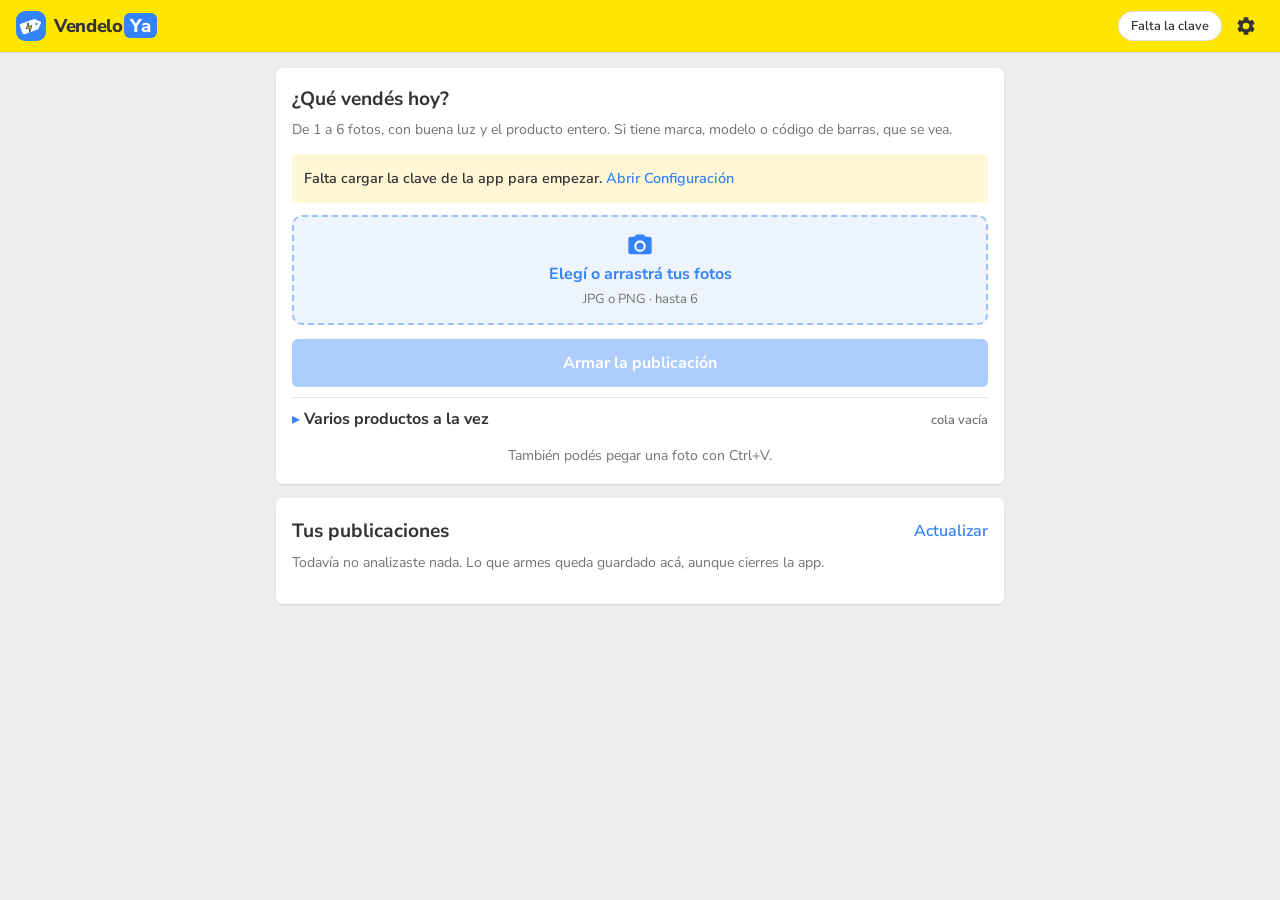
==== index.html @ b0087ec0 "Seguimiento de todos los talles: suma visitas, ventas, stock y preguntas de cada ítem, detalle por t" ====
<!doctype html>
<html lang="es">
<head>
  <meta charset="utf-8">
  <meta name="viewport" content="width=device-width, initial-scale=1, viewport-fit=cover">
  <meta name="theme-color" content="#ffe600">
  <meta name="robots" content="noindex">
  <title>VendeloYa</title>
  <link rel="manifest" href="manifest.webmanifest">
  <link rel="icon" href="icon.svg" type="image/svg+xml">
  <link rel="preconnect" href="https://fonts.googleapis.com">
  <link rel="preconnect" href="https://fonts.gstatic.com" crossorigin>
  <link rel="stylesheet" href="https://fonts.googleapis.com/css2?family=Nunito+Sans:opsz,wght@6..12,400;6..12,600;6..12,700;6..12,800&display=swap">
  <link rel="stylesheet" href="styles.css?v=27">
</head>
<body>
  <header class="barra">
    <a class="marca" href="./" aria-label="VendeloYa, inicio">
      <img src="icon.svg" alt="" width="34" height="34">
      <span class="nombre-marca">Vendelo<b>Ya</b></span>
    </a>
    <div class="barra-acciones">
      <button id="cuenta" class="chip" type="button">Cuenta…</button>
      <button id="abrir-config" class="icono" type="button" aria-label="Configuración" title="Configuración">
        <svg viewBox="0 0 24 24" width="22" height="22" aria-hidden="true"><path fill="currentColor" d="M19.14 12.94c.04-.3.06-.61.06-.94 0-.32-.02-.64-.07-.94l2.03-1.58a.49.49 0 0 0 .12-.61l-1.92-3.32a.49.49 0 0 0-.59-.22l-2.39.96c-.5-.38-1.03-.7-1.62-.94l-.36-2.54a.48.48 0 0 0-.48-.41h-3.84c-.24 0-.43.17-.47.41l-.36 2.54c-.59.24-1.13.57-1.62.94l-2.39-.96a.49.49 0 0 0-.59.22L2.74 8.87c-.12.21-.08.47.12.61l2.03 1.58c-.05.3-.09.63-.09.94s.02.64.07.94l-2.03 1.58a.49.49 0 0 0-.12.61l1.92 3.32c.12.22.37.29.59.22l2.39-.96c.5.38 1.03.7 1.62.94l.36 2.54c.05.24.24.41.48.41h3.84c.24 0 .44-.17.47-.41l.36-2.54c.59-.24 1.13-.56 1.62-.94l2.39.96c.22.08.47 0 .59-.22l1.92-3.32c.12-.22.07-.47-.12-.61l-2.01-1.58zM12 15.6a3.6 3.6 0 1 1 0-7.2 3.6 3.6 0 0 1 0 7.2z"/></svg>
      </button>
    </div>
  </header>

  <div id="aviso-red" class="aviso-red" role="status" hidden>Sin conexión. Lo que escribas se guarda cuando vuelva la señal.</div>

  <main>
    <!-- Inicio: fotos nuevas -->
    <section id="paso-fotos" class="tarjeta">
      <h2>¿Qué vendés hoy?</h2>
      <p class="ayuda">De 1 a 6 fotos, con buena luz y el producto entero. Si tiene marca, modelo o código de barras, que se vea.</p>
      <div id="aviso-cuenta" class="avisos" role="status" hidden>
        <p><span id="aviso-cuenta-texto"></span> <button id="aviso-cuenta-abrir" class="enlace" type="button">Abrir Configuración</button></p>
      </div>
      <div id="miniaturas" class="miniaturas"></div>
      <label id="zona-fotos" class="zona-fotos">
        <svg viewBox="0 0 24 24" width="40" height="40" aria-hidden="true"><path fill="currentColor" d="M9 3 7.2 5H4a2 2 0 0 0-2 2v11a2 2 0 0 0 2 2h16a2 2 0 0 0 2-2V7a2 2 0 0 0-2-2h-3.2L15 3H9zm3 5a5 5 0 1 1 0 10 5 5 0 0 1 0-10zm0 2a3 3 0 1 0 0 6 3 3 0 0 0 0-6z"/></svg>
        <strong>Elegí o arrastrá tus fotos</strong>
        <span>JPG o PNG · hasta 6</span>
        <input id="galeria" type="file" accept="image/*" multiple hidden>
      </label>
      <label class="boton secundario solo-celu">Sacar foto con la cámara
        <input id="camara" type="file" accept="image/*" capture="environment" hidden>
      </label>
      <div id="aviso-inicio" class="avisos" role="status" hidden></div>
      <button id="analizar" class="boton principal" type="button" disabled>Armar la publicación</button>

      <details id="lote" class="grupo lote">
        <summary><span>Varios productos a la vez</span><small id="lote-resumen">cola vacía</small></summary>
        <p class="ayuda">Cargá las fotos de un producto y tocá «Sumar a la cola»; seguí con el siguiente. Después se arman uno atrás del otro (mientras, ya podés revisar los que van quedando listos). La cola vive solo en esta pestaña: si la cerrás o recargás, lo que todavía no se armó se pierde.</p>
        <button id="cola-sumar" class="boton secundario ancho" type="button" disabled>＋ Sumar estas fotos a la cola</button>
        <p id="cola-aviso" class="error-campo" role="status" hidden></p>
        <ul id="cola-lista" class="cola"></ul>
        <div class="cola-acciones">
          <button id="cola-armar" class="boton principal" type="button" disabled>Armar todos</button>
          <button id="cola-vaciar" class="enlace" type="button" hidden>Vaciar la cola</button>
        </div>
      </details>
      <p class="ayuda centrado atajo">También podés pegar una foto con Ctrl+V.</p>
    </section>

    <!-- Inicio: historial -->
    <section id="historial" class="tarjeta">
      <div class="titulo-seccion">
        <h2>Tus publicaciones</h2>
        <span class="titulo-derecha"><small id="historial-actualizado" class="ayuda"></small><button id="refrescar-historial" class="enlace" type="button">Actualizar</button></span>
      </div>
      <div id="historial-totales" class="totales" hidden aria-label="Totales de tus publicaciones">
        <div><strong id="total-activas">0</strong><span>activas</span></div>
        <div><strong id="total-vendidas">0</strong><span>vendidas</span></div>
        <div><strong id="total-plata">$ 0</strong><span>vendido</span></div>
        <div><strong id="total-visitas">0</strong><span>visitas</span></div>
        <div id="total-preguntas-caja"><strong id="total-preguntas">0</strong><span>sin responder</span></div>
      </div>
      <div id="historial-filtros" class="filtros" hidden>
        <div class="filtro-chips" role="group" aria-label="Filtrar por estado">
          <button type="button" class="filtro activo" data-filtro="">Todas <small></small></button>
          <button type="button" class="filtro" data-filtro="borrador">Borradores <small></small></button>
          <button type="button" class="filtro" data-filtro="publicada">Publicadas <small></small></button>
          <button type="button" class="filtro" data-filtro="vendida">Vendidas <small></small></button>
        </div>
        <input id="historial-buscar" type="search" placeholder="Buscar por título" aria-label="Buscar por título" autocomplete="off">
      </div>
      <p id="historial-vacio" class="ayuda">Todavía no analizaste nada. Lo que armes queda guardado acá, aunque cierres la app.</p>
      <ul id="historial-lista" class="historial"></ul>
    </section>

    <!-- Revisión: en la compu, tres columnas a pantalla completa (IA · lo principal · datos y Publicar) -->
    <section id="paso-revision" class="revision" hidden>
      <aside class="col col-ia tarjeta">
        <div class="titulo-seccion">
          <button id="volver" class="enlace" type="button">‹ Volver</button>
          <span id="guardado" class="guardado" aria-live="polite"></span>
          <button id="cola-siguiente" class="enlace" type="button" hidden>Siguiente de la cola ›</button>
        </div>
        <div class="col-scroll">
          <figure class="foto-principal"><img id="foto-grande" alt="Foto principal">
            <button id="usar-portada" class="usar-portada" type="button" hidden>★ Usar de portada</button>
            <button id="editar-foto" class="editar-foto" type="button">✎ Editar foto</button>
          </figure>
          <div id="fotos-revision" class="tira"></div>
          <p class="ia-etiqueta">Lo que vio la IA</p>
          <h3 id="ia-producto" class="ia-producto"></h3>
          <div class="confianza">
            <div class="confianza-texto"><span>Confianza</span><strong id="confianza-valor"></strong></div>
            <div class="confianza-barra"><div id="confianza-relleno"></div></div>
          </div>
          <blockquote id="ia-estado" class="ia-estado"></blockquote>
          <h4 id="ia-consejos-titulo">Para revisar</h4>
          <ul id="ia-consejos" class="ia-consejos"></ul>
        </div>
      </aside>

      <div class="col col-centro tarjeta">
        <label class="campo">Título <button type="button" class="enlace volver-ia" data-campo="titulo" hidden>↺ Propuesta de la IA</button>
          <button id="prolijar" type="button" class="enlace mini-enlace" hidden>✨ Prolijar</button>
          <span id="contador" class="contador"></span>
          <input id="titulo" type="text" autocomplete="off">
        </label>
        <div id="titulo-chips" class="titulo-chips" hidden aria-label="Palabras que la IA vio y faltan en el título"></div>

        <div class="dos">
          <label class="campo">Categoría
            <select id="categoria"></select>
          </label>
          <label class="campo">Condición
            <select id="condicion">
              <option value="usado">Usado</option>
              <option value="nuevo">Nuevo</option>
              <option value="reacondicionado">Reacondicionado</option>
            </select>
          </label>
        </div>

        <div class="precio-card">
          <div class="precio-fila">
            <label for="precio" class="precio-label">Precio</label>
            <div class="precio-input"><span>$</span><input id="precio" type="text" inputmode="numeric" autocomplete="off"></div>
          </div>
          <div id="precio-rango" class="precio-rango">
            <div class="rango-barra"><div id="rango-relleno" class="rango-relleno"></div><div id="rango-marca" class="rango-marca"></div></div>
            <div class="rango-botones">
              <button type="button" class="rango-btn" data-precio="min"></button>
              <button type="button" class="rango-btn sugerido" data-precio="sugerido"></button>
              <button type="button" class="rango-btn" data-precio="max"></button>
            </div>
            <p id="precio-posicion" class="precio-posicion" hidden></p>
          </div>
          <div class="precio-ajustes" role="group" aria-label="Ajustar el precio">
            <button type="button" class="ajuste-btn" data-ajuste="-5">−5 %</button>
            <button type="button" class="ajuste-btn" data-ajuste="5">+5 %</button>
            <button type="button" class="ajuste-btn" data-ajuste="redondear" title="Redondea el precio a un número más lindo">Redondear</button>
          </div>
          <p id="precio-fuente" class="ayuda"></p>
          <details id="parecidos" class="grupo parecidos" hidden>
            <summary><span>Parecidos en MercadoLibre</span><small id="parecidos-n"></small></summary>
            <ul id="parecidos-lista"></ul>
          </details>
        </div>

        <label class="campo campo-descripcion">Descripción <button type="button" class="enlace volver-ia" data-campo="descripcion" hidden>↺ Propuesta de la IA</button>
          <button id="agregar-cierre" type="button" class="enlace mini-enlace" hidden>+ Mi cierre</button>
          <button id="agregar-medidas" type="button" class="enlace mini-enlace" hidden title="Agrega al final las medidas cargadas en los datos">+ Medidas</button>
          <span id="contador-desc" class="contador"></span>
          <textarea id="descripcion"></textarea>
        </label>
      </div>

      <div class="col col-datos tarjeta">
        <div class="col-scroll">
          <div id="bloque-requeridos" class="falta">
            <h3>Falta completar</h3>
            <div id="atributos"></div>
          </div>

          <details id="grupo-venta" class="grupo">
            <summary><span>Envío y venta</span><small id="resumen-venta"></small></summary>
            <label class="campo">Envío
              <select id="envio">
                <option value="retiro">Solo retiro en persona</option>
                <option value="me2">Mercado Envíos (con peso y medidas)</option>
                <option value="">Lo que tenga configurado mi cuenta</option>
              </select>
            </label>
            <div id="bloque-paquete" class="paquete" hidden>
              <p class="ayuda">Peso y medidas del paquete ya embalado (no del producto solo): con eso MercadoLibre calcula el costo del envío.</p>
              <div class="cuatro">
                <label class="campo">Peso (g)
                  <input id="paq-peso" type="text" inputmode="numeric" autocomplete="off" placeholder="1500">
                </label>
                <label class="campo">Largo (cm)
                  <input id="paq-largo" type="text" inputmode="numeric" autocomplete="off">
                </label>
                <label class="campo">Ancho (cm)
                  <input id="paq-ancho" type="text" inputmode="numeric" autocomplete="off">
                </label>
                <label class="campo">Alto (cm)
                  <input id="paq-alto" type="text" inputmode="numeric" autocomplete="off">
                </label>
              </div>
              <p id="paq-error" class="error-campo" role="alert" hidden></p>
              <button id="paq-copiar" class="enlace" type="button" hidden>Usar las medidas del producto como punto de partida</button>
              <div id="paq-opciones" class="paquete-opciones">
                <label class="casilla"><input id="envio-gratis" type="checkbox"> Envío gratis (lo pago yo)</label>
                <label class="casilla"><input id="retiro-tambien" type="checkbox"> También acepto retiro en persona</label>
              </div>
            </div>
            <div class="dos">
              <label class="campo">Cantidad
                <input id="cantidad" type="number" min="1" value="1" inputmode="numeric">
              </label>
              <label class="campo">Tipo
                <select id="tipo"></select>
              </label>
            </div>
            <div id="bloque-talles" hidden>
              <label class="campo">Talles a publicar
                <input id="talles" type="text" placeholder="Ej.: 40, 41, 42" autocomplete="off" aria-describedby="talles-ayuda">
              </label>
              <p id="talles-ayuda" class="ayuda"></p>
            </div>
            <label class="campo">Garantía
              <select id="garantia">
                <option value="">No informar</option>
                <option value="Sin garantía">Sin garantía</option>
                <option value="Garantía del vendedor">Del vendedor (30 días)</option>
              </select>
            </label>
          </details>

          <details id="grupo-ganancia" class="grupo">
            <summary><span>Costos y ganancia</span><small id="resumen-ganancia">cargá lo que te costó</small></summary>
            <p class="ayuda">Es solo para vos: no se publica. No incluye impuestos tuyos (monotributo, ingresos brutos).</p>
            <div class="dos">
              <label class="campo">Lo que te costó
                <div class="precio-input"><span>$</span><input id="costo" type="text" inputmode="numeric" autocomplete="off" aria-label="Costo del producto"></div>
              </label>
              <label id="campo-costo-envio" class="campo">Envío que pagás vos
                <div class="precio-input"><span>$</span><input id="costo-envio" type="text" inputmode="numeric" autocomplete="off" aria-label="Costo de envío a tu cargo"></div>
              </label>
            </div>
            <p id="costo-error" class="error-campo" role="alert" hidden></p>
            <label id="campo-comision-manual" class="campo" hidden>Comisión de MercadoLibre (%)
              <input id="comision-manual" type="text" inputmode="decimal" autocomplete="off" placeholder="Ej.: 13">
            </label>
            <p id="ganancia-fuente" class="ayuda"></p>
            <dl id="ganancia" class="ganancia" hidden>
              <div><dt>Precio de venta</dt><dd id="g-precio"></dd></div>
              <div><dt id="g-comision-t">Comisión</dt><dd id="g-comision"></dd></div>
              <div id="g-envio-fila"><dt>Envío a tu cargo</dt><dd id="g-envio"></dd></div>
              <div><dt>Costo</dt><dd id="g-costo"></dd></div>
              <div class="total"><dt>Te queda</dt><dd id="g-ganancia"></dd></div>
            </dl>
            <p id="ganancia-aviso" class="error-campo" role="status" hidden></p>
            <p id="ganancia-equilibrio" class="ayuda" hidden></p>
          </details>

          <details id="grupo-nota" class="grupo">
            <summary><span>Nota privada</span><small>no se publica</small></summary>
            <label class="campo">Para vos (dónde está, cuánto costó, a quién le prometiste)
              <textarea id="nota" rows="3" placeholder="Solo se guarda en tu borrador"></textarea>
            </label>
          </details>

          <details id="bloque-listos" class="grupo">
            <summary><span>Obligatorios ya completos</span><small id="resumen-listos"></small></summary>
            <div id="atributos-listos"></div>
          </details>

          <details id="bloque-opcionales" class="grupo">
            <summary><span>Opcionales</span><small id="resumen-opcionales"></small></summary>
            <div id="atributos-opcionales"></div>
          </details>
        </div>

        <div class="acciones">
          <ul id="checklist" class="checklist" aria-label="Qué falta para publicar"></ul>
          <div id="resultado-revision" class="avisos" hidden></div>
          <button id="publicar" class="boton principal" type="button">
            <svg viewBox="0 0 24 24" width="20" height="20" aria-hidden="true"><path fill="currentColor" d="M2.5 11.3 20.6 3.6c.6-.2 1.1.3.9.9l-7.7 18.1c-.3.6-1.1.5-1.3-.1l-2.2-6.8-6.8-2.2c-.6-.2-.7-1-.1-1.3z"/></svg>
            <span id="publicar-texto">Publicar</span>
          </button>
          <p class="ayuda centrado">Antes de publicar, MercadoLibre lo revisa y te pide confirmar.<span class="atajo"> Atajo: Ctrl+Enter.</span></p>
        </div>
      </div>
    </section>

    <!-- Publicada -->
    <section id="paso-listo" class="tarjeta listo" hidden>
      <div class="sello" aria-hidden="true">✓</div>
      <h2>¡Publicada!</h2>
      <img id="listo-foto" class="listo-foto" alt="" hidden>
      <p id="listo-precio" class="listo-precio"></p>
      <p id="listo-texto"></p>
      <ul id="listo-items" class="lista-talles" hidden></ul>
      <a id="listo-link" class="boton principal" target="_blank" rel="noopener">Ver la publicación</a>
      <div id="listo-compartir" class="fila">
        <button id="compartir" class="boton secundario" type="button">Compartir</button>
        <button id="copiar-link" class="boton secundario" type="button">Copiar link</button>
      </div>
      <button id="otra-igual" class="boton secundario ancho" type="button">Hacer otra igual (borrador nuevo)</button>
      <button id="listo-historial" class="boton secundario ancho" type="button">Ver en tus publicaciones</button>
      <button id="otra" class="boton secundario ancho" type="button">Publicar otra cosa</button>
    </section>
  </main>

  <dialog id="config" class="config">
    <div class="titulo-seccion">
      <h2>Configuración</h2>
      <button id="cerrar-config" class="icono" type="button" aria-label="Cerrar">✕</button>
    </div>

    <h3>Cuenta de MercadoLibre</h3>
    <p id="config-cuenta" class="ayuda"></p>
    <div class="fila">
      <button id="conectar-ml" class="boton secundario" type="button">Conectar</button>
      <button id="desconectar-ml" class="boton peligro" type="button">Desconectar MercadoLibre</button>
    </div>

    <h3>Mi cierre de descripción</h3>
    <label class="campo">
      <textarea id="cierre" rows="3" placeholder="Ej.: Retiro por Caseros, de lunes a viernes después de las 18. No hago envíos."></textarea>
    </label>
    <div class="fila">
      <button id="guardar-cierre" class="boton secundario" type="button">Guardar cierre</button>
    </div>
    <p class="ayuda">En cada publicación aparece el botón "+ Mi cierre" para sumarlo al final de la descripción. Se guarda en este dispositivo.</p>

    <h3>Apariencia</h3>
    <div class="filtro-chips" role="group" aria-label="Tema">
      <button type="button" class="filtro tema" data-tema="auto">Como el sistema</button>
      <button type="button" class="filtro tema" data-tema="claro">Claro</button>
      <button type="button" class="filtro tema" data-tema="oscuro">Oscuro</button>
    </div>

    <h3>Respaldo</h3>
    <button id="exportar-historial" class="boton secundario ancho" type="button">Descargar mi historial (JSON)</button>
    <p class="ayuda">Todo lo que armaste, con sus fotos, en un archivo. Por si algún día hay que recuperarlo.</p>
    <button id="importar-historial" class="boton secundario ancho" type="button">Cargar un respaldo (JSON)</button>
    <input id="importar-archivo" type="file" accept="application/json,.json" hidden>
    <p class="ayuda">Suma al historial lo que traiga el archivo. Lo que ya está no se pisa.</p>

    <button id="instalar-app" class="boton secundario ancho" type="button" hidden>Instalar la app en este dispositivo</button>

    <h3>Clave de la app</h3>
    <label class="campo">
      <input id="clave" type="password" autocomplete="off" placeholder="La misma que APP_SECRET del Worker">
    </label>
    <div class="fila">
      <button id="guardar-clave" class="boton secundario" type="button">Guardar clave</button>
      <button id="cerrar-sesion" class="boton peligro" type="button">Cerrar sesión en este dispositivo</button>
    </div>
    <p class="ayuda">La clave queda solo en este dispositivo. Cerrar sesión la borra de acá; tu historial sigue guardado.</p>
  </dialog>

  <div id="velo-arrastre" class="velo-arrastre" hidden aria-hidden="true"><strong>Soltá acá las fotos</strong></div>
  <div id="espera" class="espera" hidden><div class="ruedita"></div><p id="espera-texto">Pensando…</p></div>
  <div id="toast" class="toast" hidden><span id="toast-texto"></span><button id="toast-accion" type="button">Deshacer</button></div>

  <dialog id="editor" class="editor" aria-label="Editar foto">
    <div class="editor-cab">
      <button id="editor-cancelar" class="enlace" type="button">Cancelar</button>
      <strong id="editor-titulo">Editar foto</strong>
      <button id="editor-aplicar" class="boton principal" type="button">Aplicar</button>
    </div>
    <div id="editor-escena" class="editor-escena">
      <div class="editor-caja">
        <canvas id="editor-lienzo"></canvas>
        <div id="editor-recorte" class="recorte" aria-label="Zona que se queda">
          <span class="asa" data-asa="nw"></span><span class="asa" data-asa="ne"></span>
          <span class="asa" data-asa="sw"></span><span class="asa" data-asa="se"></span>
        </div>
      </div>
      <span id="editor-medidas" class="editor-medidas"></span>
    </div>
    <div class="editor-herramientas">
      <p class="editor-sub">Recortar</p>
      <div class="editor-fila" role="group" aria-label="Proporción del recorte">
        <button type="button" class="filtro activo" data-aspecto="">Libre</button>
        <button type="button" class="filtro" data-aspecto="1">1:1</button>
        <button type="button" class="filtro" data-aspecto="1.3333">4:3</button>
        <button type="button" class="filtro" data-aspecto="0.75">3:4</button>
        <button type="button" class="filtro" data-aspecto="1.7778">16:9</button>
        <button id="editor-izq" type="button" class="filtro" aria-label="Girar a la izquierda">⟲</button>
        <button id="editor-der" type="button" class="filtro" aria-label="Girar a la derecha">⟳</button>
      </div>
      <p class="editor-sub">Ajustes <small>(los movés vos; doble toque para volver a 0)</small></p>
      <label class="deslizador">Brillo <input id="aj-brillo" type="range" min="-100" max="100" value="0"><output>0</output></label>
      <label class="deslizador">Contraste <input id="aj-contraste" type="range" min="-100" max="100" value="0"><output>0</output></label>
      <label class="deslizador">Saturación <input id="aj-saturacion" type="range" min="-100" max="100" value="0"><output>0</output></label>
      <label class="deslizador">Nitidez <input id="aj-nitidez" type="range" min="0" max="100" value="0"><output>0</output></label>
      <div class="editor-fila">
        <button id="editor-mejorar" type="button" class="filtro mejorar" title="Luz, contraste, color y nitidez calculados de la foto; después los podés retocar">✨ Mejorar con un toque</button>
        <button id="editor-ver-antes" type="button" class="filtro" hidden title="Mantené apretado para ver la foto sin ajustes">👁 Antes</button>
        <button id="editor-restablecer" type="button" class="filtro">Restablecer</button>
        <button id="editor-original" type="button" class="filtro" hidden>Volver a la original</button>
      </div>
      <p class="editor-sub">Esta foto</p>
      <div class="editor-fila">
        <button id="editor-antes" type="button" class="filtro">◀ Mover</button>
        <button id="editor-despues" type="button" class="filtro">Mover ▶</button>
        <button id="editor-portada" type="button" class="filtro">★ Portada</button>
        <button id="editor-sacar" type="button" class="filtro peligro-chico">Sacar</button>
      </div>
    </div>
  </dialog>

  <input id="galeria-rev" type="file" accept="image/*" multiple hidden>

  <dialog id="pub" class="pub" aria-label="Publicación">
    <div class="titulo-seccion">
      <h2 id="pub-titulo"></h2>
      <button id="pub-cerrar" class="icono" type="button" aria-label="Cerrar">✕</button>
    </div>
    <p id="pub-resumen" class="ayuda"></p>
    <div class="fila">
      <a id="pub-ver" class="boton secundario" target="_blank" rel="noopener">Ver en MercadoLibre</a>
      <button id="pub-copiar" class="boton secundario" type="button">Copiar link</button>
      <button id="pub-whatsapp" class="boton secundario" type="button" title="Mandar título, precio y link por WhatsApp">WhatsApp</button>
    </div>

    <div id="pub-talles-caja" hidden>
      <h3>Talles publicados</h3>
      <ul id="pub-talles" class="lista-talles"></ul>
      <p class="ayuda">Cada talle es una publicación propia en MercadoLibre. Las visitas, ventas y preguntas de arriba suman todos; el precio, el stock y el estado que cambiás acá valen para el primer talle, y los otros se tocan desde su link.</p>
    </div>

    <h3>Precio</h3>
    <div class="pub-precio">
      <div class="precio-input"><span>$</span><input id="pub-precio" type="text" inputmode="numeric" autocomplete="off" aria-label="Precio nuevo"></div>
      <button id="pub-precio-guardar" class="boton secundario" type="button">Cambiar</button>
    </div>

    <h3>Stock</h3>
    <div class="pub-precio">
      <div class="precio-input"><span>u.</span><input id="pub-stock" type="text" inputmode="numeric" autocomplete="off" aria-label="Stock nuevo"></div>
      <button id="pub-stock-guardar" class="boton secundario" type="button">Cambiar</button>
    </div>
    <p class="ayuda">Unidades disponibles (de 1 en adelante). Para dejar de vender, pausá o cerrá la publicación.</p>

    <h3>Descripción</h3>
    <label class="campo"><span class="nombre">Descripción nueva</span>
      <textarea id="pub-descripcion" rows="5" maxlength="50000"></textarea>
    </label>
    <button id="pub-descripcion-guardar" class="boton secundario" type="button">Guardar descripción</button>
    <p class="ayuda">Texto plano: sin HTML ni emojis. Reemplaza la que está en MercadoLibre. El título no se puede cambiar.</p>

    <h3>Estado</h3>
    <div class="fila">
      <button id="pub-pausar" class="boton secundario" type="button">Pausar</button>
      <button id="pub-reactivar" class="boton secundario" type="button" hidden>Reactivar</button>
      <button id="pub-vendida" class="boton peligro" type="button">Marcar vendida</button>
    </div>
    <p id="pub-cerrada" class="ayuda" hidden>Esta publicación ya está cerrada en MercadoLibre.</p>
    <div id="pub-republicar-caja" hidden>
      <button id="pub-republicar" class="boton principal ancho" type="button">Republicar como borrador nuevo</button>
      <p class="ayuda">Arma un borrador con las mismas fotos y datos, y el último precio que tuvo. La cerrada no se toca; vos revisás y publicás.</p>
    </div>
    <p class="ayuda">Marcar vendida cierra la publicación en MercadoLibre y no se puede reabrir.</p>

    <h3>Preguntas sin responder</h3>
    <p id="pub-preguntas-cargando" class="ayuda" hidden>Buscando preguntas…</p>
    <ul id="pub-preguntas" class="preguntas"></ul>
    <p id="pub-preguntas-vacio" class="ayuda" hidden>No hay preguntas sin responder.</p>
  </dialog>

  <dialog id="confirmar">
    <h2>¿Publicar en tu cuenta?</h2>
    <p id="confirmar-texto"></p>
    <ul id="confirmar-avisos" class="confirmar-avisos"></ul>
    <p class="ayuda">Sale al público en MercadoLibre apenas confirmes.</p>
    <div class="fila">
      <button id="confirmar-no" class="boton secundario" type="button">Cancelar</button>
      <button id="confirmar-si" class="boton principal" type="button">Sí, publicar</button>
    </div>
  </dialog>

  <script src="config.js?v=1"></script>
  <script src="respaldo.js?v=1"></script>
  <script src="app.js?v=29"></script>
  <script src="editor.js?v=3"></script>
</body>
</html>
---- styles.css ----
/* VendeloYa — aire de MercadoLibre (amarillo, azul, gris claro, tarjetas
   blancas) con marca propia: el ícono de la etiqueta con el rayo y el "Ya". */

:root {
  --fondo: #ededed;
  --tarjeta: #ffffff;
  --texto: #333333;
  --suave: #737373;
  --borde: #e5e5e5;
  --borde-campo: #bfbfbf;
  --amarillo: #ffe600;
  --azul: #3483fa;
  --azul-oscuro: #2968c8;
  --azul-claro: #e3edfb;
  --ok: #00a650;
  --ok-fondo: #e6f7ee;
  --error: #f23d4f;
  --error-fondo: #fdecee;
  --aviso-fondo: #fff7d6;
  --sombra: 0 1px 2px rgba(0, 0, 0, .12);
  --radio: 6px;
  color-scheme: light;
}

/* Oscuro: como el sistema, salvo que en Configuración se elija claro u oscuro. */
@media (prefers-color-scheme: dark) {
  :root:not([data-tema="claro"]) {
    --fondo: #121212;
    --tarjeta: #1e1e1e;
    --texto: #ececec;
    --suave: #a6a6a6;
    --borde: #2e2e2e;
    --borde-campo: #4a4a4a;
    --azul-claro: #1c2b44;
    --ok: #3fd18a;
    --ok-fondo: #12301f;
    --error: #ff7a87;
    --error-fondo: #3a1a1e;
    --aviso-fondo: #34301a;
    --sombra: 0 1px 2px rgba(0, 0, 0, .5);
    color-scheme: dark;
  }
}
:root[data-tema="oscuro"] {
    --fondo: #121212;
    --tarjeta: #1e1e1e;
    --texto: #ececec;
    --suave: #a6a6a6;
    --borde: #2e2e2e;
    --borde-campo: #4a4a4a;
    --azul-claro: #1c2b44;
    --ok: #3fd18a;
    --ok-fondo: #12301f;
    --error: #ff7a87;
    --error-fondo: #3a1a1e;
    --aviso-fondo: #34301a;
    --sombra: 0 1px 2px rgba(0, 0, 0, .5);
    color-scheme: dark;
}

/* `hidden` es solo display:none del navegador: cualquier clase con display se lo come. */
[hidden] { display: none !important; }

* { box-sizing: border-box; }

body {
  margin: 0;
  background: var(--fondo);
  color: var(--texto);
  font: 16px/1.45 "Nunito Sans", system-ui, -apple-system, "Segoe UI", Roboto, sans-serif;
}

/* ---------- barra ---------- */

.barra {
  position: sticky; top: 0; z-index: 3;
  display: flex; align-items: center; justify-content: space-between; gap: 12px;
  padding: calc(10px + env(safe-area-inset-top)) 16px 10px;
  background: var(--amarillo); color: #333;
  box-shadow: 0 1px 0 rgba(0, 0, 0, .1);
}
.marca { display: flex; align-items: center; gap: 8px; color: inherit; text-decoration: none; }
.marca img { display: block; border-radius: 9px; }
.nombre-marca { font-size: 1.3rem; font-weight: 800; letter-spacing: -.02em; }
.nombre-marca b {
  margin-left: 2px; padding: 0 6px; border-radius: 6px;
  background: var(--azul); color: #fff; font-weight: 800;
}

.chip {
  max-width: 55%; overflow: hidden; text-overflow: ellipsis; white-space: nowrap;
  padding: 7px 14px; border-radius: 999px; border: 1px solid rgba(0, 0, 0, .12);
  background: #fff; color: #333; font: inherit; font-size: .85rem; font-weight: 600; cursor: pointer;
}
.chip.conectada::before {
  content: ""; display: inline-block; width: 8px; height: 8px; margin-right: 6px;
  border-radius: 50%; background: var(--ok); vertical-align: 1px;
}

/* ---------- estructura ---------- */

main { max-width: 640px; margin: 0 auto; padding: 16px 16px 64px; display: grid; gap: 14px; }

.tarjeta { background: var(--tarjeta); border-radius: var(--radio); box-shadow: var(--sombra); padding: 18px 16px; }
.tarjeta h2 { margin: 0 0 6px; font-size: 1.2rem; font-weight: 700; }
.tarjeta h3 { margin: 22px 0 2px; font-size: 1rem; font-weight: 700; }
details.tarjeta summary { cursor: pointer; font-weight: 700; }

.titulo-seccion { display: flex; align-items: center; justify-content: space-between; gap: 10px; margin-bottom: 6px; }
.titulo-seccion h2 { margin: 0; }

.ayuda { margin: 4px 0 12px; color: var(--suave); font-size: .88rem; }

.fila { display: flex; gap: 10px; flex-wrap: wrap; margin-top: 14px; }
.fila > * { flex: 1 1 140px; }
.dos { display: grid; grid-template-columns: 1fr 1fr; gap: 10px; }
@media (max-width: 380px) { .dos { grid-template-columns: 1fr; } }

/* ---------- campos ---------- */

.campo { display: block; margin-top: 14px; font-size: .9rem; font-weight: 600; }
.campo input, .campo select, .campo textarea {
  display: block; width: 100%; margin-top: 5px; padding: 11px 12px;
  border: 1px solid var(--borde-campo); border-radius: var(--radio);
  background: var(--tarjeta); color: var(--texto); font: inherit; font-weight: 400;
}
.campo input:focus, .campo select:focus, .campo textarea:focus {
  outline: none; border-color: var(--azul); box-shadow: 0 0 0 1px var(--azul);
}
.campo textarea { resize: vertical; }
.campo.requerido > span.nombre::after { content: " *"; color: var(--error); }
.contador { float: right; font-weight: 400; color: var(--suave); }
.contador.pasado { color: var(--error); }

.mas { margin-top: 18px; border-top: 1px solid var(--borde); padding-top: 14px; }
.mas summary { cursor: pointer; color: var(--azul); font-weight: 700; list-style: none; }
.mas summary::-webkit-details-marker { display: none; }
.mas summary::before { content: "＋ "; }
.mas[open] summary::before { content: "－ "; }

/* ---------- botones ---------- */

.boton {
  display: inline-flex; align-items: center; justify-content: center;
  min-height: 48px; padding: 10px 18px; border-radius: var(--radio); border: 0;
  font: inherit; font-weight: 700; text-align: center; text-decoration: none; cursor: pointer;
  transition: background-color .15s;
}
.boton.principal { width: 100%; margin-top: 14px; background: var(--azul); color: #fff; }
.boton.principal:hover { background: var(--azul-oscuro); }
.fila .boton.principal { margin-top: 0; }
.boton.secundario { background: var(--azul-claro); color: var(--azul); }
.boton.secundario:hover { filter: brightness(.97); }
.boton.ancho { width: 100%; margin-top: 10px; }
.boton:disabled { opacity: .4; cursor: not-allowed; }
.enlace { background: none; border: 0; padding: 4px 0; color: var(--azul); font: inherit; font-weight: 600; cursor: pointer; }

/* ---------- fotos ---------- */

.miniaturas { display: grid; grid-template-columns: repeat(3, 1fr); gap: 8px; margin-top: 6px; }
.miniaturas:empty { display: none; }
.miniatura { position: relative; aspect-ratio: 1; border-radius: var(--radio); overflow: hidden; background: var(--fondo); }
.miniatura img { width: 100%; height: 100%; object-fit: cover; display: block; }
.miniatura button {
  position: absolute; top: 4px; right: 4px; width: 30px; height: 30px; border-radius: 50%;
  border: 0; background: rgba(0, 0, 0, .6); color: #fff; font-size: 1rem; line-height: 1; cursor: pointer;
}

.tira { display: flex; gap: 6px; overflow-x: auto; margin: 8px 0 4px; }
.tira:empty { display: none; }
.tira img { width: 64px; height: 64px; object-fit: cover; border-radius: var(--radio); flex: none; }

/* ---------- historial ---------- */

.historial { list-style: none; margin: 4px 0 0; padding: 0; }
.item { display: flex; align-items: center; border-top: 1px solid var(--borde); }
.item:first-child { border-top: 0; }
.item-abrir {
  flex: 1; min-width: 0; display: flex; align-items: center; gap: 12px; padding: 10px 0;
  background: none; border: 0; color: inherit; font: inherit; text-align: left; text-decoration: none; cursor: pointer;
}
.item-abrir img { width: 52px; height: 52px; border-radius: var(--radio); object-fit: cover; background: var(--fondo); flex: none; }
.item-texto { flex: 1; min-width: 0; display: grid; }
.item-texto strong { font-weight: 600; overflow: hidden; text-overflow: ellipsis; white-space: nowrap; }
.item-texto span { color: var(--suave); font-size: .85rem; }
.estado { flex: none; padding: 2px 8px; border-radius: 999px; font-size: .75rem; font-weight: 700; }
.estado-borrador { background: var(--fondo); color: var(--suave); }
.estado-revisada { background: var(--azul-claro); color: var(--azul); }
.estado-publicada, .estado-activa { background: var(--ok-fondo); color: var(--ok); }
.estado-vendida { background: var(--azul); color: #fff; }
.estado-pausada, .estado-finalizada { background: var(--fondo); color: var(--suave); }
.estado-en_revision { background: var(--aviso-fondo); color: var(--texto); }
.item-seguimiento .pregunta { color: var(--error); font-weight: 600; }

/* Publicada: portada y precio */
.listo-foto { display: block; width: 140px; height: 140px; object-fit: cover; border-radius: var(--radio); margin: 0 auto 8px; box-shadow: var(--sombra); }
.listo-precio { font-size: 1.35rem; font-weight: 800; margin: 0 0 10px; }
.listo-precio:empty { display: none; }

/* Velo al arrastrar fotos sobre la página */
.velo-arrastre:not([hidden]) { display: grid; }
.velo-arrastre { position: fixed; inset: 0; z-index: 50; place-items: center; pointer-events: none;
  background: color-mix(in srgb, var(--azul) 14%, var(--fondo) 70%); outline: 4px dashed var(--azul); outline-offset: -14px;
  font-size: 1.4rem; color: var(--azul); }

/* Revisión: chips de título, posición del precio, cuenta de fotos */
.titulo-chips { display: flex; flex-wrap: wrap; gap: 6px; margin: -6px 0 12px; }
.chip-titulo { font-size: .8rem; }
.precio-posicion { margin: 6px 0 0; font-size: .8rem; color: var(--suave); }
.precio-posicion[data-donde="bajo"] { color: #c77c00; }
.precio-posicion[data-donde="alto"] { color: var(--error); }
.precio-posicion[data-donde="rango"] { color: var(--ok); }
.fotos-cuenta { align-self: center; flex: none; font-size: .75rem; color: var(--suave); padding: 0 4px; }

/* Historial: totales, "actualizado hace", botón girando */
.titulo-derecha { display: flex; align-items: center; gap: 10px; }
.titulo-derecha small { margin: 0; }
@media (max-width: 699px) { .titulo-derecha { flex-direction: column; align-items: flex-end; gap: 0; } }
.totales { display: grid; grid-template-columns: repeat(5, minmax(0, 1fr)); gap: 6px; margin-bottom: 12px; }
.totales div { background: var(--fondo); border-radius: var(--radio); padding: 6px 4px; text-align: center; min-width: 0; }
.totales strong { display: block; font-size: 1.05rem; line-height: 1.2; overflow: hidden; text-overflow: ellipsis; white-space: nowrap; }
.totales span { font-size: .7rem; color: var(--suave); }
.totales .alerta strong { color: var(--error); }
@media (max-width: 699px) { .totales { grid-template-columns: repeat(3, minmax(0, 1fr)); } }
.girando::before { content: '↻ '; display: inline-block; animation: girar 1s linear infinite; }
@keyframes girar { to { transform: rotate(360deg); } }

/* Editor: Mejorar con un toque y ver el antes */
.filtro.mejorar { background: var(--azul-claro); color: var(--azul); font-weight: 700; }
#editor-ver-antes:active { background: var(--amarillo); color: #333; }

/* Parecidos en MercadoLibre, bajo el rango de precio */
.parecidos { margin-top: 8px; }
.parecidos ul { list-style: none; margin: 0; padding: 0; }
.parecidos li { display: flex; justify-content: space-between; gap: 10px; padding: 6px 0; border-top: 1px solid var(--borde); font-size: .9rem; }
.parecidos li a { color: var(--texto); min-width: 0; overflow: hidden; text-overflow: ellipsis; white-space: nowrap; }
.parecidos li a:hover { color: var(--azul); }
.parecidos li strong { flex: none; }

/* Panel de una publicación: precio, estado y preguntas */
dialog.pub { width: min(520px, calc(100vw - 32px)); max-height: calc(100vh - 32px); overflow: auto; }
dialog.pub .titulo-seccion h2 { margin: 0; font-size: 1.05rem; }
dialog.pub h3 { margin: 16px 0 6px; font-size: 1rem; }
.pub-precio { display: flex; flex-wrap: wrap; gap: 8px; align-items: stretch; }
.pub-precio .precio-input { flex: 1 1 160px; min-width: 0; }
.pub-precio .precio-input input { width: 100%; min-width: 0; }
.preguntas { list-style: none; margin: 0; padding: 0; }
.preguntas li { display: grid; gap: 6px; padding: 10px 0; border-top: 1px solid var(--borde); }
.preguntas li:first-child { border-top: 0; padding-top: 0; }
.preguntas .pregunta-texto { margin: 0; font-weight: 600; }
.preguntas small { color: var(--suave); }
.preguntas textarea { width: 100%; box-sizing: border-box; }
.item-borrar {
  flex: none; width: 36px; height: 36px; margin-left: 4px; border: 0; border-radius: 50%;
  background: none; color: var(--suave); font-size: 1.2rem; cursor: pointer;
}
.item-borrar:hover { background: var(--fondo); }

.guardado { color: var(--suave); font-size: .8rem; }

/* ---------- avisos ---------- */

.avisos { margin-top: 14px; padding: 10px 12px; border-radius: var(--radio); background: var(--aviso-fondo); font-size: .9rem; }
.avisos.ok { background: var(--ok-fondo); color: var(--ok); }
.avisos.error { background: var(--error-fondo); color: var(--error); }
.avisos ul { margin: 6px 0 0; padding-left: 18px; }
.avisos p { margin: 0; font-weight: 600; }

.listo { text-align: center; }
.sello {
  width: 64px; height: 64px; margin: 4px auto 10px; border-radius: 50%;
  display: grid; place-items: center; background: var(--ok); color: #fff; font-size: 2rem; font-weight: 800;
}

/* ---------- capas ---------- */

.espera {
  position: fixed; inset: 0; z-index: 10;
  display: grid; place-content: center; justify-items: center; gap: 12px; padding: 16px; text-align: center;
  background: color-mix(in srgb, var(--fondo) 88%, transparent);
}
.espera p { margin: 0; font-weight: 700; }
.ruedita { width: 44px; height: 44px; border-radius: 50%; border: 4px solid var(--borde); border-top-color: var(--azul); animation: girar .9s linear infinite; }
@keyframes girar { to { transform: rotate(360deg); } }

.toast {
  position: fixed; left: 50%; bottom: calc(16px + env(safe-area-inset-bottom)); z-index: 11;
  transform: translateX(-50%); width: max-content; max-width: calc(100vw - 32px);
  display: flex; align-items: center; gap: 16px; padding: 12px 16px; border-radius: var(--radio);
  background: #333; color: #fff; box-shadow: 0 4px 12px rgba(0, 0, 0, .25); font-size: .9rem;
}
.toast button { background: none; border: 0; color: var(--amarillo); font: inherit; font-weight: 800; cursor: pointer; }

dialog { border: 0; border-radius: var(--radio); padding: 20px; max-width: min(420px, calc(100vw - 32px)); background: var(--tarjeta); color: var(--texto); box-shadow: 0 8px 24px rgba(0, 0, 0, .25); }
dialog::backdrop { background: rgba(0, 0, 0, .45); }
dialog h2 { margin-top: 0; font-size: 1.15rem; }

/* ---------- barra: acciones ---------- */

.barra-acciones { display: flex; align-items: center; gap: 6px; min-width: 0; }
.barra-acciones .chip { max-width: 46vw; }
.icono {
  width: 40px; height: 40px; flex: none; display: grid; place-items: center;
  border: 0; border-radius: 50%; background: transparent; color: inherit; font: inherit; font-size: 1.1rem; cursor: pointer;
}
.icono:hover { background: rgba(0, 0, 0, .08); }

/* ---------- revisión en dos columnas ---------- */

body.revisando main { max-width: 760px; }
.revision { display: grid; grid-template-columns: minmax(0, 1fr); gap: 14px; align-items: start; }
.revision > * { min-width: 0; }
.ia-producto { margin: 12px 0 8px !important; font-size: 1.05rem !important; }
.ia-estado { margin: 10px 0 0; color: var(--suave); font-size: .9rem; }
.col-ia h4 { margin: 16px 0 4px; font-size: .9rem; }
.ia-consejos { margin: 0; padding-left: 18px; font-size: .88rem; color: var(--suave); }
.ia-consejos li + li { margin-top: 4px; }

.confianza-texto { display: flex; justify-content: space-between; font-size: .85rem; color: var(--suave); }
.confianza-texto strong { color: var(--texto); }
.confianza-barra { height: 8px; margin-top: 5px; border-radius: 999px; background: var(--fondo); overflow: hidden; }
.confianza-barra > div { height: 100%; border-radius: inherit; transition: width .4s; }
.nivel-alta { background: var(--ok); }
.nivel-media { background: #f5a623; }
.nivel-baja { background: var(--error); }

/* ---------- precio destacado ---------- */

.precio-card {
  margin-top: 18px; padding: 14px; border-radius: var(--radio);
  background: var(--azul-claro); border: 1px solid color-mix(in srgb, var(--azul) 25%, transparent);
}
.precio-label { display: block; font-weight: 800; font-size: .95rem; }
.precio-input { display: flex; align-items: center; gap: 6px; margin-top: 6px; }
.precio-input span { font-size: 1.8rem; font-weight: 300; }
.precio-input input {
  flex: 1; min-width: 0; padding: 4px 10px; border: 1px solid var(--borde-campo); border-radius: var(--radio);
  background: var(--tarjeta); color: var(--texto); font: inherit; font-size: 1.8rem; font-weight: 700;
}
.precio-input input:focus { outline: none; border-color: var(--azul); box-shadow: 0 0 0 1px var(--azul); }
.rango-barra { position: relative; height: 6px; margin: 16px 6px 10px; border-radius: 999px; background: color-mix(in srgb, var(--azul) 20%, transparent); }
.rango-relleno { position: absolute; inset: 0 auto 0 0; border-radius: inherit; background: var(--azul); }
.rango-marca {
  position: absolute; top: 50%; width: 16px; height: 16px; border-radius: 50%; transform: translate(-50%, -50%);
  background: var(--tarjeta); border: 3px solid var(--azul);
}
.rango-botones { display: grid; grid-template-columns: repeat(3, 1fr); gap: 6px; }
.rango-btn {
  padding: 7px 4px; border: 1px solid transparent; border-radius: var(--radio); background: var(--tarjeta);
  color: var(--texto); font: inherit; font-size: .8rem; font-weight: 600; cursor: pointer;
}
.rango-btn.sugerido { font-weight: 800; }
.rango-btn.activo { border-color: var(--azul); color: var(--azul); }
.precio-card .ayuda { margin-bottom: 0; }

/* ---------- lo que falta ---------- */

.falta { margin-top: 18px; padding: 2px 14px 14px; border-radius: var(--radio); background: var(--aviso-fondo); }
.falta h3 { margin-top: 12px !important; }
.mas h3 { margin-top: 18px; padding-top: 12px; border-top: 1px dashed var(--borde); }
.mas > h3:first-of-type { border-top: 0; padding-top: 0; }

/* ---------- configuración ---------- */

.boton.peligro { background: var(--error-fondo); color: var(--error); }
dialog.config { width: min(480px, calc(100vw - 32px)); }
dialog.config h3 { margin: 18px 0 4px; font-size: 1rem; }
dialog.config .titulo-seccion h2 { margin: 0; }

/* =========================================================
   Revisión en tres columnas (v4): sin scroll de página en la compu.
   La página es una columna flex de alto completo; cada columna
   scrollea por dentro solo si no le alcanza el espacio.
   ========================================================= */

.col { display: flex; flex-direction: column; min-height: 0; }
.col-scroll { min-height: 0; }
.col .titulo-seccion { margin-bottom: 4px; }

.col-ia .tira { display: grid; grid-template-columns: repeat(3, 1fr); gap: 6px; }
.col-ia .tira img { width: 100%; height: auto; aspect-ratio: 1; }

.precio-card { margin-top: 14px; padding: 12px 14px; }
.precio-fila { display: flex; align-items: center; gap: 12px; }
.precio-fila .precio-input { flex: 1; min-width: 0; margin-top: 0; }
.rango-barra { margin: 14px 6px 8px; }
.precio-card .ayuda { margin-top: 6px; font-size: .8rem; }

.campo-descripcion textarea { min-height: 160px; }

.falta { margin-top: 0; }
.falta h3 { margin: 12px 0 0 !important; }

.grupo { border-top: 1px solid var(--borde); padding: 10px 0; }
.grupo:first-of-type { margin-top: 10px; }
.grupo summary {
  display: flex; align-items: baseline; justify-content: space-between; gap: 10px;
  cursor: pointer; list-style: none; font-weight: 700;
}
.grupo summary::-webkit-details-marker { display: none; }
.grupo summary span::before { content: "▸ "; color: var(--azul); }
.grupo[open] summary span::before { content: "▾ "; }
.grupo summary small { color: var(--suave); font-weight: 600; font-size: .8rem; text-align: right; }

.acciones { padding-top: 12px; border-top: 1px solid var(--borde); margin-top: 12px; }
.acciones .boton.principal { margin-top: 10px; font-size: 1.05rem; min-height: 52px; }
.acciones .avisos { margin-top: 0; max-height: 30vh; overflow: auto; }
.centrado { text-align: center; margin-bottom: 0; }
.confirmar-avisos { margin: 0 0 8px; padding-left: 18px; color: var(--suave); font-size: .85rem; }
.confirmar-avisos:empty { display: none; }

/* Celu: apilado, con el botón Publicar siempre a mano abajo. */
@media (max-width: 1099px) {
  .col-ia { order: -1; }
  .col-datos .acciones {
    position: sticky; bottom: 0; z-index: 2; margin: 12px -16px -18px; padding: 10px 16px calc(12px + env(safe-area-inset-bottom));
    background: var(--tarjeta); box-shadow: 0 -2px 6px rgba(0, 0, 0, .08); border-top: 0;
  }
  .col-datos .acciones .ayuda { display: none; }
}

/* Compu: tres columnas que llenan la ventana. */
@media (min-width: 1100px) and (min-height: 560px) {
  body.revisando { height: 100vh; height: 100dvh; display: flex; flex-direction: column; overflow: hidden; }
  body.revisando main { flex: 1; min-height: 0; max-width: none; width: 100%; padding: 12px 16px; display: block; }
  .revision { height: 100%; grid-template-columns: 290px minmax(0, 1fr) 380px; align-items: stretch; }
  .revision .col { height: 100%; overflow: hidden; }
  /* El margen a la derecha evita que la barra de desplazamiento (que en Windows se superpone) tape el texto. */
  .revision .col-scroll { flex: 1; overflow: auto; scrollbar-gutter: stable; padding-right: 12px; }
  .col-centro { overflow: auto !important; scrollbar-gutter: stable; padding-right: 20px; }
  .col-centro > .campo:first-child { margin-top: 0; }
  .campo-descripcion { flex: 1; display: flex; flex-direction: column; min-height: 0; }
  .campo-descripcion textarea { flex: 1; min-height: 120px; resize: none; }
  .col-datos .acciones { margin-top: auto; }
}

/* =========================================================
   Mejoras estéticas (nonstop 23/10/2026)
   ========================================================= */

/* 4. Foto principal grande + miniaturas */
.foto-principal { margin: 4px 0 0; border-radius: var(--radio); overflow: hidden; background: var(--fondo); aspect-ratio: 4 / 3; }
.foto-principal img { width: 100%; height: 100%; object-fit: contain; display: block; }
.col-ia .tira { display: grid; grid-template-columns: repeat(5, 1fr); gap: 6px; margin: 8px 0 0; }
.col-ia .tira:empty { display: none; }
.mini { padding: 0; border: 2px solid transparent; border-radius: 6px; background: none; cursor: pointer; overflow: hidden; aspect-ratio: 1; }
.mini img { width: 100%; height: 100%; object-fit: cover; display: block; }
.mini.activa { border-color: var(--azul); }
.mini:not(.activa) { opacity: .75; }
.mini:hover { opacity: 1; }

/* 5. Panel de la IA */
.ia-etiqueta { margin: 16px 0 0; font-size: .72rem; font-weight: 800; letter-spacing: .08em; text-transform: uppercase; color: var(--azul); }
.ia-producto { margin: 2px 0 10px !important; font-size: 1.05rem !important; line-height: 1.3; }
.ia-estado {
  margin: 12px 0 0; padding: 8px 12px; border-left: 3px solid var(--azul);
  background: var(--fondo); border-radius: 0 var(--radio) var(--radio) 0;
  color: var(--texto); font-size: .86rem; line-height: 1.45;
}
.ia-estado:empty { display: none; }
.col-ia h4 { margin: 16px 0 6px; font-size: .78rem; font-weight: 800; letter-spacing: .06em; text-transform: uppercase; color: var(--suave); }
.ia-consejos { list-style: none; padding: 0; margin: 0; font-size: .86rem; color: var(--texto); }
.ia-consejos li { position: relative; padding: 6px 0 6px 26px; border-top: 1px solid var(--borde); }
.ia-consejos li:first-child { border-top: 0; }
.ia-consejos li::before {
  content: "!"; position: absolute; left: 0; top: 7px; width: 18px; height: 18px; border-radius: 50%;
  display: grid; place-items: center; background: #fff3cd; color: #9a6b00; font-size: .72rem; font-weight: 800;
}
.ia-consejos li + li { margin-top: 0; }

/* 6. Listo para publicar */
.checklist { list-style: none; margin: 0 0 8px; padding: 0; display: flex; flex-wrap: wrap; gap: 6px; }
.checklist li {
  display: inline-flex; align-items: center; gap: 6px; padding: 4px 10px 4px 6px; border-radius: 999px;
  font-size: .78rem; font-weight: 600; background: var(--ok-fondo); color: var(--ok);
}
.checklist li::before {
  content: "✓"; width: 16px; height: 16px; border-radius: 50%; display: grid; place-items: center;
  background: var(--ok); color: #fff; font-size: .65rem; font-weight: 800;
}
.checklist li.pendiente { background: var(--aviso-fondo); color: #8a6100; }
.checklist li.pendiente::before { content: "•"; background: #f5a623; }

/* 7. Botón Publicar con ícono y estado */
.acciones .boton.principal { gap: 10px; box-shadow: 0 2px 6px color-mix(in srgb, var(--azul) 35%, transparent); }
.acciones .boton.principal.incompleto { background: var(--azul-claro); color: var(--azul); box-shadow: none; }
.acciones .boton.principal.incompleto svg { display: none; }
.campo.resaltar input, .campo.resaltar select, .campo.resaltar textarea,
.resaltar.precio-input input { outline: 3px solid #f5a623; outline-offset: 1px; transition: outline-color .3s; }

/* 8. Header compacto */
.barra { padding: calc(8px + env(safe-area-inset-top)) 16px 8px; }
.marca img { width: 30px; height: 30px; }
.nombre-marca { font-size: 1.15rem; }
.chip { padding: 5px 12px; font-size: .8rem; }
.icono { width: 36px; height: 36px; }

/* 9. Zona de fotos */
.zona-fotos {
  display: flex; flex-direction: column; align-items: center; justify-content: center; gap: 4px;
  margin-top: 12px; padding: 26px 16px; border: 2px dashed color-mix(in srgb, var(--azul) 45%, transparent);
  border-radius: 10px; background: color-mix(in srgb, var(--azul-claro) 60%, transparent);
  color: var(--azul); text-align: center; cursor: pointer; transition: background-color .15s, border-color .15s;
}
.zona-fotos:hover, .zona-fotos.arrastrando { background: var(--azul-claro); border-color: var(--azul); }
.zona-fotos strong { font-size: 1rem; }
.zona-fotos span { color: var(--suave); font-size: .82rem; }
.solo-celu { width: 100%; margin-top: 10px; }
@media (hover: hover) and (pointer: fine) { .solo-celu { display: none; } }
.miniaturas + .zona-fotos { padding: 14px; }
.miniaturas + .zona-fotos svg { width: 28px; height: 28px; }

/* 10. Historial en tarjetas (compu) */
.item-abrir:hover strong { color: var(--azul); }
@media (min-width: 700px) {
  .historial { display: grid; grid-template-columns: repeat(2, minmax(0, 1fr)); gap: 10px; }
  .item { border: 1px solid var(--borde); border-radius: var(--radio); padding: 0 6px 0 10px; transition: box-shadow .15s, border-color .15s; }
  .item:first-child { border-top: 1px solid var(--borde); }
  .item:hover { border-color: color-mix(in srgb, var(--azul) 40%, transparent); box-shadow: var(--sombra); }
  .item-abrir img { width: 60px; height: 60px; }
}

/* 11. Detalles finos */
.contador.cerca { color: #c77c00; }
:focus-visible { outline: 2px solid var(--azul); outline-offset: 2px; }
.campo input:focus-visible, .campo select:focus-visible, .campo textarea:focus-visible { outline: none; }
.boton, .chip, .rango-btn, .mini, .grupo summary { transition: background-color .15s, color .15s, border-color .15s, opacity .15s; }
@media (min-width: 700px) {
  main { max-width: 760px; }
  .item-abrir { display: grid; grid-template-columns: 60px minmax(0, 1fr); column-gap: 12px; row-gap: 4px; align-items: center; }
  .item-abrir img { grid-row: span 2; }
  .item-abrir .estado { grid-column: 2; justify-self: start; }
}
@media (min-width: 700px) {
  .item-texto strong { white-space: normal; display: -webkit-box; -webkit-line-clamp: 2; -webkit-box-orient: vertical; line-height: 1.25; }
}

/* 13. Celu: foto más baja y Publicar siempre a mano (fijo, no sticky: el sticky solo vale dentro de su tarjeta). */
@media (max-width: 1099px) {
  .foto-principal { aspect-ratio: auto; height: 190px; }
  body.revisando main { padding-bottom: 150px; }
  body.revisando .col-datos .acciones {
    position: fixed; left: 0; right: 0; bottom: 0; margin: 0; z-index: 5;
    padding: 8px 16px calc(10px + env(safe-area-inset-bottom));
    background: var(--tarjeta); box-shadow: 0 -2px 10px rgba(0, 0, 0, .12);
  }
  body.revisando .checklist { flex-wrap: nowrap; overflow-x: auto; margin-bottom: 6px; scrollbar-width: none; }
  body.revisando .checklist li { flex: none; }
  body.revisando .acciones .boton.principal { margin-top: 0; min-height: 48px; }
}

.grupo summary span { white-space: nowrap; }

@media (min-width: 1100px) and (max-height: 760px) {
  .foto-principal { aspect-ratio: auto; height: 150px; }
  .ia-estado { font-size: .82rem; }
}

/* ============================================================
   Ronda 2 (25/10/2026): mejoras de uso
   ============================================================ */

/* Portada y rotación en las miniaturas del inicio */
.miniatura .rotar { top: auto; bottom: 4px; }
.miniatura .portada { top: auto; right: auto; bottom: 4px; left: 4px; color: var(--amarillo); }
.miniatura .es-portada {
  position: absolute; left: 4px; bottom: 4px; padding: 3px 8px; border-radius: 999px;
  background: var(--amarillo); color: #333; font-size: .72rem; font-weight: 800;
}

/* Revisión: usar la foto que se está mirando de portada */
.foto-principal { position: relative; }
.usar-portada {
  position: absolute; left: 8px; bottom: 8px; padding: 5px 10px; border: 0; border-radius: 999px;
  background: rgba(0, 0, 0, .65); color: #fff; font: inherit; font-size: .8rem; font-weight: 700; cursor: pointer;
}
.usar-portada:hover { background: rgba(0, 0, 0, .8); }

/* Volver a lo que propuso la IA */
.volver-ia, .mini-enlace { margin-left: 8px; padding: 0; font-size: .8rem; font-weight: 600; }

/* Botón dentro del indicador de guardado */
.guardado .enlace { padding: 0; font-size: inherit; }

/* Aviso del checklist que no frena */
.checklist li.aviso { background: var(--aviso-fondo); color: #8a6100; }
.checklist li.aviso::before { content: "!"; background: #f5a623; }

/* Filtros del historial */
.filtros { display: flex; flex-wrap: wrap; align-items: center; gap: 8px; margin: 2px 0 10px; }
.filtro-chips { display: flex; gap: 6px; flex-wrap: wrap; }
.filtro {
  padding: 5px 12px; border: 1px solid var(--borde-campo); border-radius: 999px; background: none;
  color: var(--texto); font: inherit; font-size: .85rem; font-weight: 600; cursor: pointer;
}
.filtro small { color: var(--suave); font-weight: 400; }
.filtro.activo { background: var(--azul-claro); border-color: var(--azul); color: var(--azul); }
.filtros input[type="search"] {
  flex: 1 1 180px; min-width: 0; padding: 7px 10px; border: 1px solid var(--borde-campo); border-radius: var(--radio);
  background: var(--tarjeta); color: var(--texto); font: inherit; font-size: .9rem;
}

/* Publicada: compartir */
#listo-compartir { margin-top: 10px; }

/* Los atajos de teclado no se muestran en pantallas táctiles */
@media (hover: none) { .atajo { display: none; } }

/* ============================================================
   Ronda 3 (26/10/2026): más mejoras de uso
   ============================================================ */

/* Sin conexión */
.aviso-red {
  position: sticky; top: 0; z-index: 9; padding: 8px 16px; text-align: center;
  background: #333; color: #fff; font-size: .85rem; font-weight: 600;
}

/* Reordenar miniaturas arrastrando */
.miniatura[draggable="true"] { cursor: grab; }
.miniatura.moviendo { opacity: .4; }
.miniatura.destino { outline: 3px solid var(--azul); outline-offset: -3px; }

/* Ajustes del precio */
.precio-ajustes { display: flex; gap: 6px; margin-top: 8px; }
.ajuste-btn {
  flex: 1; padding: 5px 8px; border: 1px solid var(--borde-campo); border-radius: 999px; background: none;
  color: var(--texto); font: inherit; font-size: .8rem; font-weight: 600; cursor: pointer;
}
.ajuste-btn:hover { background: var(--azul-claro); border-color: var(--azul); color: var(--azul); }

/* Nota privada */
#nota { min-height: 70px; }

/* Hacer otra igual (historial) */
.item-igual {
  flex: none; width: 34px; height: 34px; border: 0; border-radius: 50%; background: none;
  color: var(--suave); font-size: 1.1rem; cursor: pointer;
}
.item-igual:hover { background: var(--fondo); color: var(--azul); }

/* Contador de la descripción */
.campo .contador { font-size: .8rem; }

/* Botones sueltos en el diálogo de Configuración */
#instalar-app { margin-top: 14px; }

/* ============================================================
   Editor de fotos (28/10/2026)
   ============================================================ */

/* Botones nuevos sobre las fotos */
.miniatura .editar { top: 4px; right: auto; left: 4px; }
.editar-foto {
  position: absolute; right: 8px; bottom: 8px; padding: 5px 10px; border: 0; border-radius: 999px;
  background: rgba(0, 0, 0, .65); color: #fff; font: inherit; font-size: .8rem; font-weight: 700; cursor: pointer;
}
.editar-foto:hover { background: rgba(0, 0, 0, .8); }
.mini.mas {
  display: grid; place-items: center; width: 64px; height: 64px; flex: none; font-size: 1.6rem; font-weight: 700;
  color: var(--azul); background: var(--azul-claro); opacity: 1;
}

/* La ventana del editor */
.editor { width: min(980px, calc(100vw - 16px)); max-width: none; max-height: calc(100vh - 16px); padding: 0; overflow: auto; }
.editor[open] { display: grid; grid-template-columns: minmax(0, 1fr); }
.editor-cab {
  display: flex; align-items: center; justify-content: space-between; gap: 10px; padding: 10px 14px;
  position: sticky; top: 0; z-index: 2; background: var(--tarjeta); border-bottom: 1px solid var(--borde);
}
.editor-cab .boton.principal { width: auto; margin: 0; padding: 8px 20px; }
.editor-escena { display: grid; justify-items: center; align-content: center; gap: 6px; padding: 12px; background: #1d1d1d; min-height: 220px; }
.editor-caja { position: relative; line-height: 0; touch-action: none; user-select: none; overflow: hidden; }
.editor-caja canvas { display: block; }
.recorte {
  position: absolute; box-sizing: border-box; border: 2px solid #fff; cursor: move; touch-action: none;
  box-shadow: 0 0 0 9999px rgba(0, 0, 0, .55);
  background-image:
    linear-gradient(to right, transparent 33%, rgba(255,255,255,.35) 33% calc(33% + 1px), transparent calc(33% + 1px) 66%, rgba(255,255,255,.35) 66% calc(66% + 1px), transparent calc(66% + 1px)),
    linear-gradient(to bottom, transparent 33%, rgba(255,255,255,.35) 33% calc(33% + 1px), transparent calc(33% + 1px) 66%, rgba(255,255,255,.35) 66% calc(66% + 1px), transparent calc(66% + 1px));
}
.asa { position: absolute; width: 26px; height: 26px; background: transparent; touch-action: none; }
.asa::after { content: ""; position: absolute; width: 12px; height: 12px; background: #fff; border-radius: 2px; box-shadow: 0 0 0 1px rgba(0,0,0,.5); }
.asa[data-asa="nw"] { left: -13px; top: -13px; cursor: nwse-resize; }
.asa[data-asa="ne"] { right: -13px; top: -13px; cursor: nesw-resize; }
.asa[data-asa="sw"] { left: -13px; bottom: -13px; cursor: nesw-resize; }
.asa[data-asa="se"] { right: -13px; bottom: -13px; cursor: nwse-resize; }
.asa::after { left: 7px; top: 7px; }
.editor-medidas { color: #cfcfcf; font-size: .78rem; line-height: 1.2; }
.editor-medidas.chica { color: #ffb347; }
.editor-medidas.chica::after { content: " · chica para MercadoLibre"; }

.editor-herramientas { padding: 12px 14px 16px; display: grid; gap: 4px; align-content: start; }
.editor-sub { margin: 10px 0 2px; font-weight: 800; font-size: .85rem; }
.editor-sub small { font-weight: 400; color: var(--suave); }
.editor-fila { display: flex; flex-wrap: wrap; gap: 6px; }
.deslizador { display: grid; grid-template-columns: 90px minmax(0, 1fr) 34px; align-items: center; gap: 8px; font-size: .85rem; font-weight: 600; }
.deslizador input { width: 100%; accent-color: var(--azul); }
.deslizador output { text-align: right; color: var(--suave); font-weight: 400; }
.filtro.peligro-chico { color: var(--error); border-color: color-mix(in srgb, var(--error) 50%, transparent); }
.filtro:disabled { opacity: .4; cursor: not-allowed; }

/* En la compu: la foto a la izquierda y las herramientas a la derecha */
@media (min-width: 820px) {
  .editor[open] { grid-template-columns: minmax(0, 1fr) 320px; grid-template-rows: auto 1fr; }
  .editor-cab { grid-column: 1 / -1; }
  .editor-escena { min-height: 420px; }
  .editor-herramientas { overflow: auto; }
}

/* Costos y ganancia (solo para el vendedor) */
#grupo-ganancia .precio-input span { font-size: 1.1rem; }
.ganancia { margin: 10px 0 0; display: grid; gap: 4px; }
.ganancia div { display: flex; justify-content: space-between; gap: 10px; font-size: .92rem; }
.ganancia dt { color: var(--suave); }
.ganancia dd { margin: 0; font-weight: 600; font-variant-numeric: tabular-nums; }
.ganancia .total { border-top: 1px solid var(--borde); padding-top: 6px; margin-top: 2px; font-size: 1rem; }
.ganancia .total dt { color: inherit; font-weight: 700; }
.ganancia[data-signo="mas"] .total dd { color: var(--ok); }
.ganancia[data-signo="menos"] .total dd { color: var(--error); }
#grupo-ganancia .precio-input input { font-size: 1.1rem; padding: 8px 10px; }

/* Cola de varios productos */
.lote { margin-top: 16px; }
.cola { list-style: none; margin: 10px 0 0; padding: 0; display: grid; gap: 8px; }
.cola li { display: flex; align-items: center; gap: 10px; background: var(--fondo); border-radius: var(--radio); padding: 8px; min-width: 0; }
.cola img { width: 48px; height: 48px; object-fit: cover; border-radius: 6px; flex: none; }
.cola .cola-texto { flex: 1; min-width: 0; font-size: .9rem; }
.cola .cola-texto strong, .cola .cola-texto small { display: block; overflow: hidden; text-overflow: ellipsis; white-space: nowrap; }
.cola .cola-texto small { color: var(--suave); }
.cola li[data-estado="lista"] .cola-texto small { color: var(--ok); font-weight: 600; }
.cola li[data-estado="error"] .cola-texto small { color: var(--error); white-space: normal; }
.cola li[data-estado="armando"] .cola-texto small::after { content: "…"; }
.cola button { flex: none; }
.cola-acciones { display: flex; align-items: center; gap: 14px; margin-top: 10px; }
.cola-acciones .boton { flex: 1; }
.titulo-seccion #cola-siguiente { margin-left: auto; white-space: nowrap; }

/* Envío: peso y medidas del paquete */
.paquete { margin-top: 6px; }
.cuatro { display: grid; grid-template-columns: repeat(4, minmax(0, 1fr)); gap: 8px; }
.cuatro .campo { margin-top: 8px; }
@media (max-width: 420px) { .cuatro { grid-template-columns: repeat(2, minmax(0, 1fr)); } }
.paquete-opciones { display: grid; gap: 6px; margin-top: 10px; }
.casilla { display: flex; align-items: center; gap: 8px; font-size: .9rem; font-weight: 600; }
.casilla input { width: auto; margin: 0; }
.error-campo { color: var(--error); font-size: .85rem; font-weight: 600; margin: 6px 0 0; }

/* Talles de una publicación (uno por ítem: con User Products no hay variaciones) */
.lista-talles { list-style: none; margin: 8px 0 12px; padding: 0; display: flex; flex-wrap: wrap; gap: 8px; }
.lista-talles a { display: inline-block; padding: 6px 12px; border: 1px solid var(--borde-campo); border-radius: 999px; font-size: .9rem; text-decoration: none; color: inherit; }
.lista-talles a:hover, .lista-talles a:focus-visible { border-color: currentColor; }
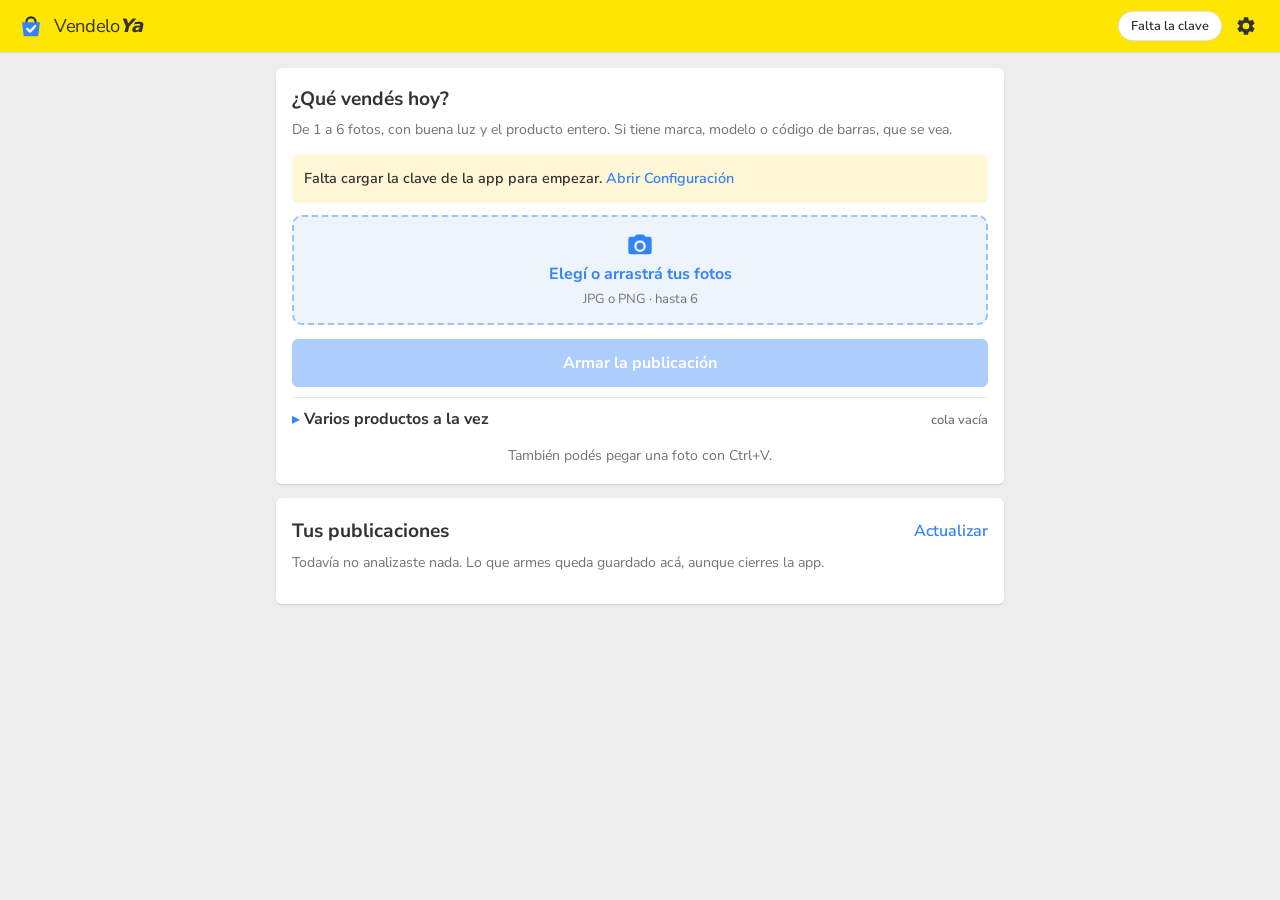
==== commit 22cdca33: "Logo nuevo: bolsa con tilde sobre amarillo y nombre en dos pesos (Vendelo normal, Ya en negrita curs" ====
--- a/index.html
+++ b/index.html
@@ -7,16 +7,16 @@
   <meta name="robots" content="noindex">
   <title>VendeloYa</title>
   <link rel="manifest" href="manifest.webmanifest">
-  <link rel="icon" href="icon.svg" type="image/svg+xml">
+  <link rel="icon" href="icon.svg?v=3" type="image/svg+xml">
   <link rel="preconnect" href="https://fonts.googleapis.com">
   <link rel="preconnect" href="https://fonts.gstatic.com" crossorigin>
   <link rel="stylesheet" href="https://fonts.googleapis.com/css2?family=Nunito+Sans:opsz,wght@6..12,400;6..12,600;6..12,700;6..12,800&display=swap">
-  <link rel="stylesheet" href="styles.css?v=27">
+  <link rel="stylesheet" href="styles.css?v=29">
 </head>
 <body>
   <header class="barra">
     <a class="marca" href="./" aria-label="VendeloYa, inicio">
-      <img src="icon.svg" alt="" width="34" height="34">
+      <img src="icon.svg?v=3" alt="" width="38" height="38">
       <span class="nombre-marca">Vendelo<b>Ya</b></span>
     </a>
     <div class="barra-acciones">
@@ -218,10 +218,13 @@
                 <select id="tipo"></select>
               </label>
             </div>
-            <div id="bloque-talles" hidden>
-              <label class="campo">Talles a publicar
-                <input id="talles" type="text" placeholder="Ej.: 40, 41, 42" autocomplete="off" aria-describedby="talles-ayuda">
-              </label>
+            <div id="bloque-talles" class="campo" hidden>
+              <span class="nombre">Talles a publicar</span>
+              <div id="variantes" class="variantes"></div>
+              <div class="variante-nueva">
+                <input id="talles-nuevo" type="text" placeholder="Agregar: 40, 41, 42" autocomplete="off" aria-label="Agregar talles" aria-describedby="talles-ayuda">
+                <button id="talles-agregar" class="boton secundario" type="button">Agregar</button>
+              </div>
               <p id="talles-ayuda" class="ayuda"></p>
             </div>
             <label class="campo">Garantía
@@ -482,7 +485,7 @@
 
   <script src="config.js?v=1"></script>
   <script src="respaldo.js?v=1"></script>
-  <script src="app.js?v=29"></script>
+  <script src="app.js?v=30"></script>
   <script src="editor.js?v=3"></script>
 </body>
 </html>
--- a/styles.css
+++ b/styles.css
@@ -81,11 +81,8 @@
 }
 .marca { display: flex; align-items: center; gap: 8px; color: inherit; text-decoration: none; }
 .marca img { display: block; border-radius: 9px; }
-.nombre-marca { font-size: 1.3rem; font-weight: 800; letter-spacing: -.02em; }
-.nombre-marca b {
-  margin-left: 2px; padding: 0 6px; border-radius: 6px;
-  background: var(--azul); color: #fff; font-weight: 800;
-}
+.nombre-marca { font-size: 1.3rem; font-weight: 400; letter-spacing: -.02em; }
+.nombre-marca b { font-weight: 800; font-style: italic; }
 
 .chip {
   max-width: 55%; overflow: hidden; text-overflow: ellipsis; white-space: nowrap;
@@ -750,3 +747,11 @@
 .lista-talles { list-style: none; margin: 8px 0 12px; padding: 0; display: flex; flex-wrap: wrap; gap: 8px; }
 .lista-talles a { display: inline-block; padding: 6px 12px; border: 1px solid var(--borde-campo); border-radius: 999px; font-size: .9rem; text-decoration: none; color: inherit; }
 .lista-talles a:hover, .lista-talles a:focus-visible { border-color: currentColor; }
+
+/* Variantes: talle, cantidad y precio propios */
+.variantes { display: grid; gap: 8px; margin-top: 6px; }
+.variante { display: grid; grid-template-columns: minmax(0, 1fr) minmax(0, 1fr) minmax(0, 1.4fr) auto; gap: 8px; align-items: center; }
+.variante input { margin: 0; min-width: 0; }
+.variante .v-quitar { min-width: 36px; height: 36px; }
+.variante-nueva { display: grid; grid-template-columns: minmax(0, 1fr) auto; gap: 8px; margin-top: 8px; }
+.variante-nueva input { margin: 0; min-width: 0; }
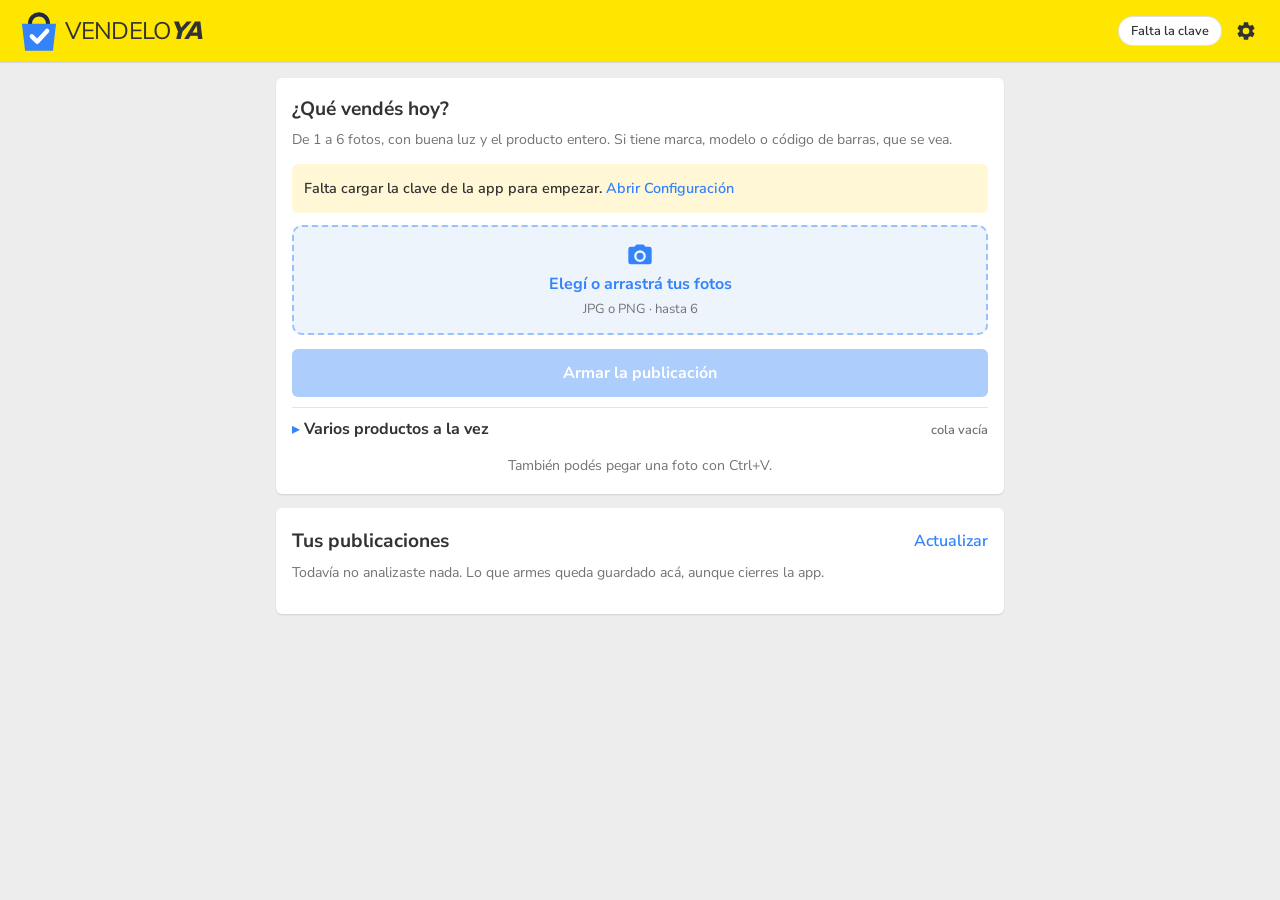
==== commit 2d42325b: "Logo más grande: bolsa más llena, nombre en mayúsculas y más junto al ícono" ====
--- a/index.html
+++ b/index.html
@@ -7,16 +7,16 @@
   <meta name="robots" content="noindex">
   <title>VendeloYa</title>
   <link rel="manifest" href="manifest.webmanifest">
-  <link rel="icon" href="icon.svg?v=3" type="image/svg+xml">
+  <link rel="icon" href="icon.svg?v=4" type="image/svg+xml">
   <link rel="preconnect" href="https://fonts.googleapis.com">
   <link rel="preconnect" href="https://fonts.gstatic.com" crossorigin>
   <link rel="stylesheet" href="https://fonts.googleapis.com/css2?family=Nunito+Sans:opsz,wght@6..12,400;6..12,600;6..12,700;6..12,800&display=swap">
-  <link rel="stylesheet" href="styles.css?v=29">
+  <link rel="stylesheet" href="styles.css?v=30">
 </head>
 <body>
   <header class="barra">
     <a class="marca" href="./" aria-label="VendeloYa, inicio">
-      <img src="icon.svg?v=3" alt="" width="38" height="38">
+      <img src="icon.svg?v=4" alt="" width="56" height="56">
       <span class="nombre-marca">Vendelo<b>Ya</b></span>
     </a>
     <div class="barra-acciones">
--- a/styles.css
+++ b/styles.css
@@ -79,10 +79,10 @@
   background: var(--amarillo); color: #333;
   box-shadow: 0 1px 0 rgba(0, 0, 0, .1);
 }
-.marca { display: flex; align-items: center; gap: 8px; color: inherit; text-decoration: none; }
+.marca { display: flex; align-items: center; gap: 3px; color: inherit; text-decoration: none; }
 .marca img { display: block; border-radius: 9px; }
-.nombre-marca { font-size: 1.3rem; font-weight: 400; letter-spacing: -.02em; }
-.nombre-marca b { font-weight: 800; font-style: italic; }
+.nombre-marca { font-size: 1.9rem; font-weight: 400; letter-spacing: -.035em; text-transform: uppercase; line-height: 1; }
+.nombre-marca b { font-weight: 800; font-style: italic; margin-left: -.02em; }
 
 .chip {
   max-width: 55%; overflow: hidden; text-overflow: ellipsis; white-space: nowrap;
@@ -487,8 +487,8 @@
 
 /* 8. Header compacto */
 .barra { padding: calc(8px + env(safe-area-inset-top)) 16px 8px; }
-.marca img { width: 30px; height: 30px; }
-.nombre-marca { font-size: 1.15rem; }
+.marca img { width: 46px; height: 46px; }
+.nombre-marca { font-size: 1.5rem; }
 .chip { padding: 5px 12px; font-size: .8rem; }
 .icono { width: 36px; height: 36px; }
 
